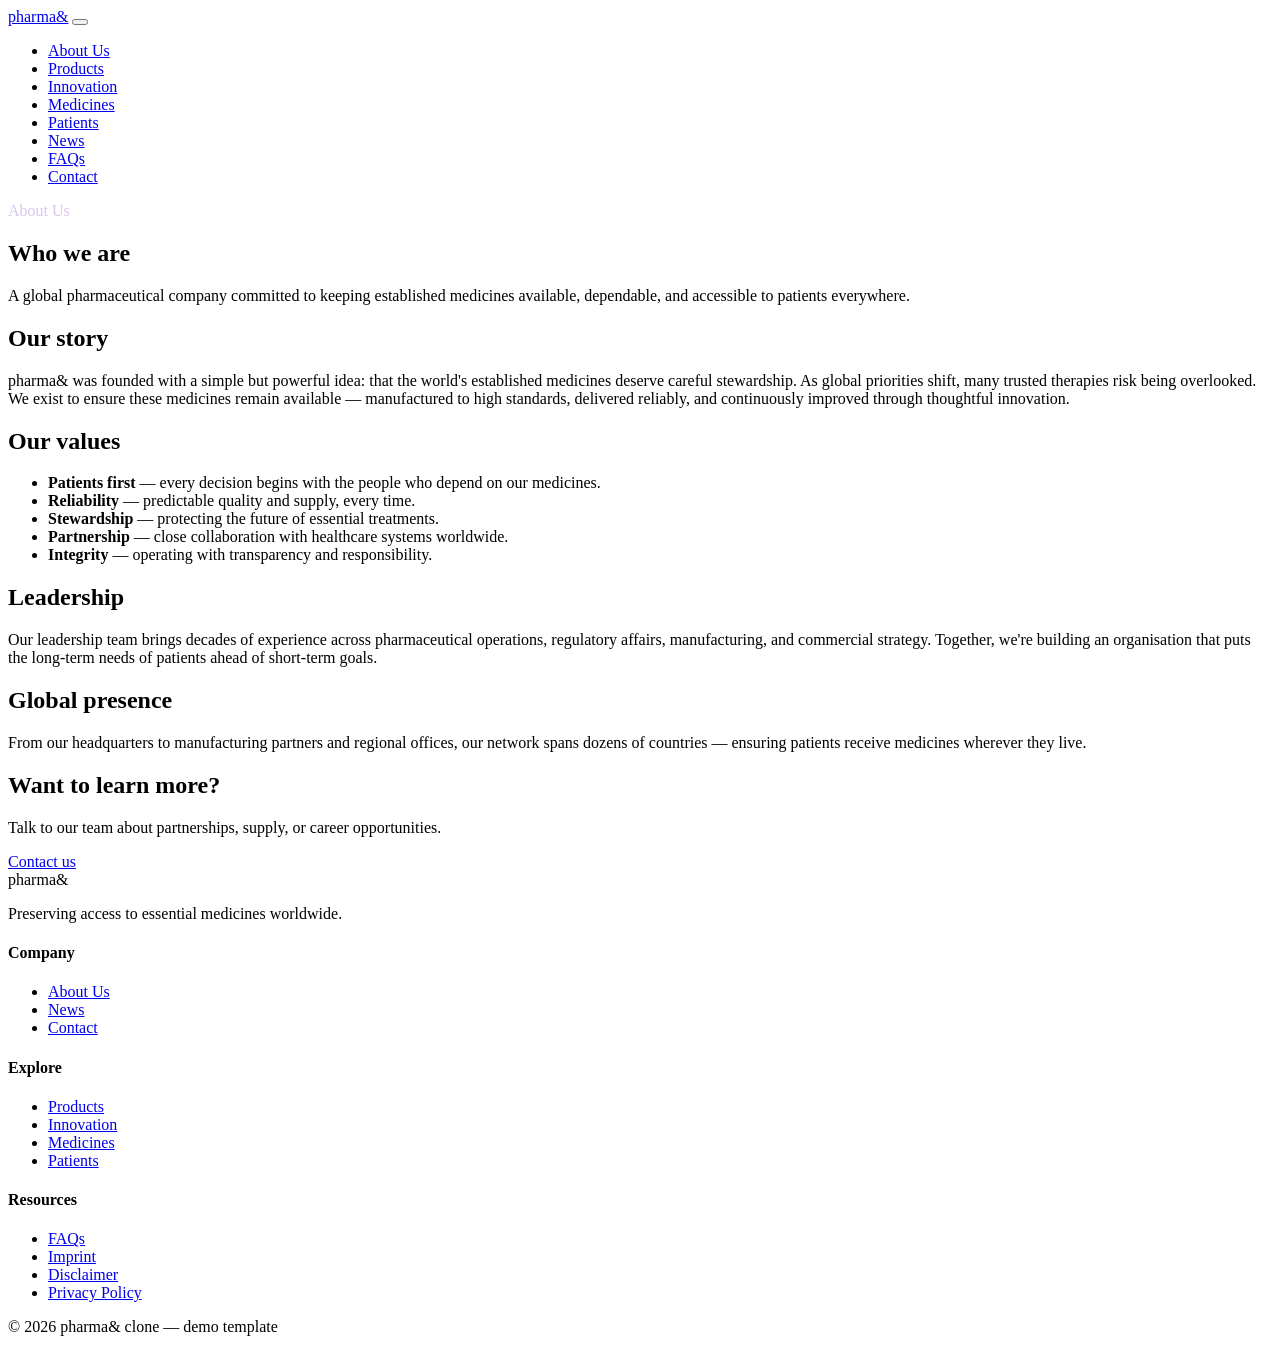
==== about.html @ f742f3b1 "Initial commit: Pharmaand website" ====
<!DOCTYPE html>
<html lang="en">
<head>
  <meta charset="UTF-8" />
  <meta name="viewport" content="width=device-width, initial-scale=1.0" />
  <title>About Us — pharma&</title>
  <link rel="stylesheet" href="css/styles.css" />
</head>
<body>
  <header class="site-header" id="siteHeader">
    <div class="container nav-wrap">
      <a href="index.html" class="logo"><span class="logo-text">pharma<span class="amp">&amp;</span></span></a>
      <button class="nav-toggle" id="navToggle" aria-label="Toggle navigation"><span></span><span></span><span></span></button>
      <nav class="primary-nav" id="primaryNav">
        <ul>
          <li><a href="about.html">About Us</a></li>
          <li><a href="products.html">Products</a></li>
          <li><a href="innovation.html">Innovation</a></li>
          <li><a href="medicines.html">Medicines</a></li>
          <li><a href="patients.html">Patients</a></li>
          <li><a href="news.html">News</a></li>
          <li><a href="faqs.html">FAQs</a></li>
          <li><a href="contact.html" class="nav-cta">Contact</a></li>
        </ul>
      </nav>
    </div>
  </header>

  <section class="page-banner">
    <div class="container">
      <span class="eyebrow" style="color:#d8c5ee;">About Us</span>
      <h1>Who we are</h1>
      <p>A global pharmaceutical company committed to keeping established medicines available, dependable, and accessible to patients everywhere.</p>
    </div>
  </section>

  <section class="section">
    <div class="container prose">
      <h2>Our story</h2>
      <p>pharma& was founded with a simple but powerful idea: that the world's established medicines deserve careful stewardship. As global priorities shift, many trusted therapies risk being overlooked. We exist to ensure these medicines remain available — manufactured to high standards, delivered reliably, and continuously improved through thoughtful innovation.</p>

      <h2>Our values</h2>
      <ul>
        <li><strong>Patients first</strong> — every decision begins with the people who depend on our medicines.</li>
        <li><strong>Reliability</strong> — predictable quality and supply, every time.</li>
        <li><strong>Stewardship</strong> — protecting the future of essential treatments.</li>
        <li><strong>Partnership</strong> — close collaboration with healthcare systems worldwide.</li>
        <li><strong>Integrity</strong> — operating with transparency and responsibility.</li>
      </ul>

      <h2>Leadership</h2>
      <p>Our leadership team brings decades of experience across pharmaceutical operations, regulatory affairs, manufacturing, and commercial strategy. Together, we're building an organisation that puts the long-term needs of patients ahead of short-term goals.</p>

      <h2>Global presence</h2>
      <p>From our headquarters to manufacturing partners and regional offices, our network spans dozens of countries — ensuring patients receive medicines wherever they live.</p>
    </div>
  </section>

  <section class="section section-cta">
    <div class="container">
      <div class="cta-card reveal">
        <h2>Want to learn more?</h2>
        <p>Talk to our team about partnerships, supply, or career opportunities.</p>
        <a href="contact.html" class="btn btn-light">Contact us</a>
      </div>
    </div>
  </section>

  <footer class="site-footer">
    <div class="container footer-grid">
      <div class="footer-col"><span class="logo-text">pharma<span class="amp">&amp;</span></span><p>Preserving access to essential medicines worldwide.</p></div>
      <div class="footer-col"><h4>Company</h4><ul><li><a href="about.html">About Us</a></li><li><a href="news.html">News</a></li><li><a href="contact.html">Contact</a></li></ul></div>
      <div class="footer-col"><h4>Explore</h4><ul><li><a href="products.html">Products</a></li><li><a href="innovation.html">Innovation</a></li><li><a href="medicines.html">Medicines</a></li><li><a href="patients.html">Patients</a></li></ul></div>
      <div class="footer-col"><h4>Resources</h4><ul><li><a href="faqs.html">FAQs</a></li><li><a href="#">Imprint</a></li><li><a href="#">Disclaimer</a></li><li><a href="#">Privacy Policy</a></li></ul></div>
    </div>
    <div class="footer-bottom"><div class="container"><p>© <span id="currentYear">2026</span> pharma& clone — demo template</p></div></div>
  </footer>
  <script src="js/main.js"></script>
</body>
</html>
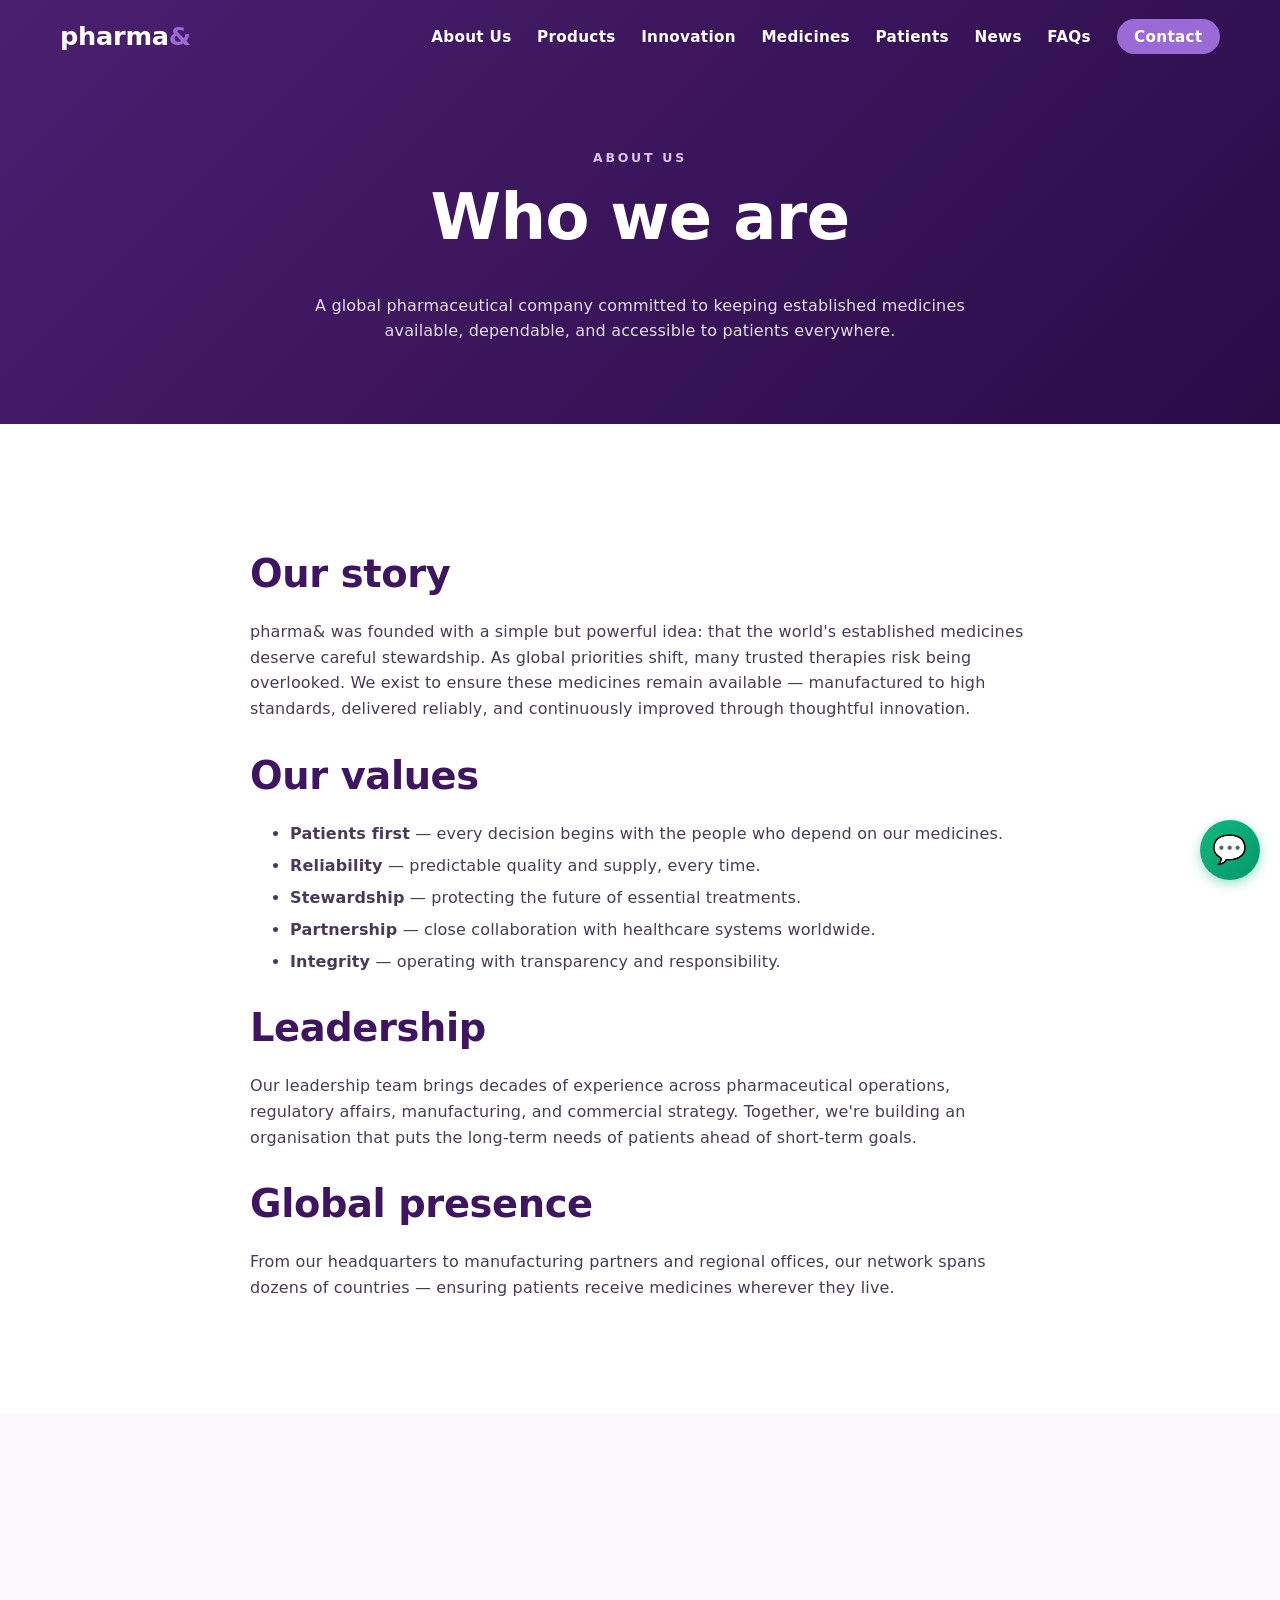
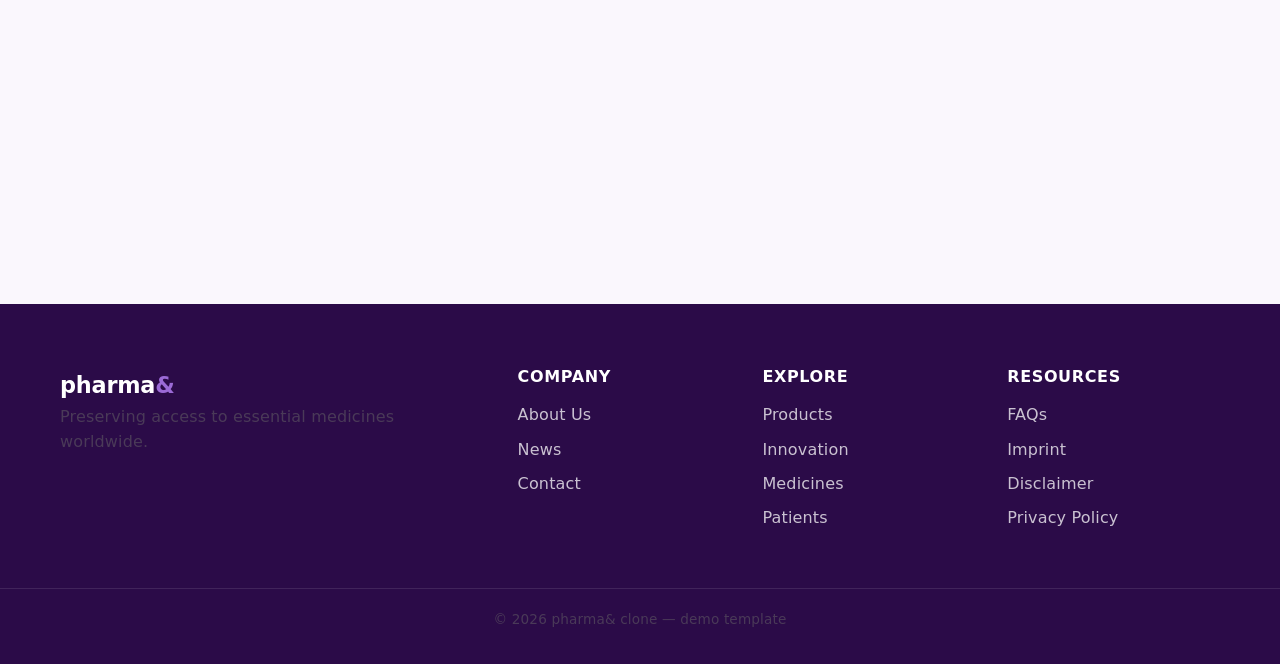
==== commit f4195f8e: "Fix CSS path and footer branding across all pages" ====
--- a/about.html
+++ b/about.html
@@ -4,7 +4,7 @@
   <meta charset="UTF-8" />
   <meta name="viewport" content="width=device-width, initial-scale=1.0" />
   <title>About Us — pharma&</title>
-  <link rel="stylesheet" href="css/styles.css" />
+  <link rel="stylesheet" href="styles.css" />
 </head>
 <body>
   <header class="site-header" id="siteHeader">
@@ -76,5 +76,6 @@
     <div class="footer-bottom"><div class="container"><p>© <span id="currentYear">2026</span> pharma& clone — demo template</p></div></div>
   </footer>
   <script src="js/main.js"></script>
+<script src="js/chatbot.js"></script>
 </body>
 </html>
--- a/styles.css
+++ b/styles.css
@@ -0,0 +1,453 @@
+/* ============================================================
+   pharma& clone — compiled stylesheet
+   Source: scss/styles.scss
+   ============================================================ */
+
+:root {
+  --purple-900: #2b0b48;
+  --purple-800: #3f1561;
+  --purple-700: #4b1f6f;
+  --purple-600: #5b2789;
+  --purple-500: #7a3aa5;
+  --purple-400: #9b6ad6;
+  --purple-200: #d8c5ee;
+  --purple-50:  #f6f0fb;
+  --ink:        #1c1024;
+  --ink-soft:   #4a3a58;
+  --muted:      #7a6a85;
+  --line:       #e7dff0;
+  --bg:         #ffffff;
+  --bg-soft:    #faf7fd;
+  --radius:     14px;
+  --radius-lg:  22px;
+  --shadow-sm:  0 4px 16px rgba(75,31,111,.08);
+  --shadow-md:  0 12px 36px rgba(75,31,111,.14);
+  --shadow-lg:  0 24px 60px rgba(75,31,111,.22);
+  --font-display: "Century Gothic", "CenturyGothic", "AppleGothic", "URW Gothic", "Jost", "Futura", "Trebuchet MS", system-ui, sans-serif;
+  --font-body:    "Century Gothic", "CenturyGothic", "AppleGothic", "URW Gothic", "Jost", "Futura", "Trebuchet MS", system-ui, sans-serif;
+}
+
+*, *::before, *::after { box-sizing: border-box; }
+html { scroll-behavior: smooth; }
+body {
+  margin: 0;
+  font-family: var(--font-body);
+  color: var(--ink);
+  background: var(--bg);
+  line-height: 1.6;
+  -webkit-font-smoothing: antialiased;
+  letter-spacing: .01em;
+}
+img { max-width: 100%; display: block; }
+a { color: var(--purple-600); text-decoration: none; transition: color .2s ease; }
+a:hover { color: var(--purple-800); }
+
+h1, h2, h3, h4 {
+  font-family: var(--font-display);
+  color: var(--purple-800);
+  margin: 0 0 .6em;
+  line-height: 1.15;
+  letter-spacing: -.01em;
+}
+h1 { font-size: clamp(2.2rem, 5vw, 4.2rem); font-weight: 700; }
+h2 { font-size: clamp(1.7rem, 3vw, 2.6rem); font-weight: 700; }
+h3 { font-size: 1.25rem; font-weight: 700; }
+h4 { font-size: 1rem; font-weight: 700; letter-spacing: .04em; text-transform: uppercase; }
+p  { margin: 0 0 1em; color: var(--ink-soft); }
+
+.container { width: 100%; max-width: 1200px; margin: 0 auto; padding: 0 1.25rem; }
+
+.eyebrow {
+  display: inline-block;
+  text-transform: uppercase;
+  letter-spacing: .22em;
+  font-size: .78rem;
+  font-weight: 700;
+  color: var(--purple-500);
+  margin-bottom: .8rem;
+}
+.lede { font-size: 1.15rem; color: var(--ink); }
+
+/* Buttons */
+.btn {
+  display: inline-block;
+  padding: .9rem 1.6rem;
+  border-radius: 999px;
+  font-weight: 700;
+  font-family: var(--font-display);
+  letter-spacing: .04em;
+  text-transform: uppercase;
+  font-size: .85rem;
+  transition: transform .2s ease, box-shadow .2s ease, background .2s ease, color .2s ease;
+  border: 2px solid transparent;
+  cursor: pointer;
+}
+.btn:hover { transform: translateY(-2px); }
+.btn-primary { background: var(--purple-700); color: #fff; box-shadow: var(--shadow-sm); }
+.btn-primary:hover { background: var(--purple-800); color: #fff; box-shadow: var(--shadow-md); }
+.btn-ghost { background: transparent; color: #fff; border-color: rgba(255,255,255,.6); }
+.btn-ghost:hover { background: #fff; color: var(--purple-800); }
+.btn-light { background: #fff; color: var(--purple-700); }
+.btn-light:hover { background: var(--purple-50); color: var(--purple-800); }
+
+/* Header */
+.site-header {
+  position: fixed; top: 0; left: 0; right: 0;
+  z-index: 50;
+  padding: 1rem 0;
+  transition: background .3s ease, box-shadow .3s ease, padding .3s ease;
+  background: transparent;
+}
+.site-header.scrolled {
+  background: rgba(255,255,255,.96);
+  backdrop-filter: blur(12px);
+  box-shadow: var(--shadow-sm);
+  padding: .5rem 0;
+}
+.site-header.scrolled .logo-text,
+.site-header.scrolled .primary-nav a { color: var(--purple-800); }
+.site-header.scrolled .nav-toggle span { background: var(--purple-800); }
+
+.nav-wrap { display: flex; align-items: center; justify-content: space-between; gap: 1rem; }
+
+.logo-text {
+  font-family: var(--font-display);
+  font-weight: 700;
+  font-size: 1.6rem;
+  color: #fff;
+  letter-spacing: -.01em;
+  transition: color .3s ease;
+}
+.logo-text .amp { color: var(--purple-400); }
+
+.primary-nav ul { display: flex; gap: 1.6rem; list-style: none; margin: 0; padding: 0; }
+.primary-nav a {
+  color: #fff; font-weight: 600; font-size: .95rem;
+  letter-spacing: .02em; transition: color .2s ease; position: relative;
+}
+.primary-nav a::after {
+  content: ""; position: absolute; left: 0; bottom: -6px;
+  width: 0; height: 2px; background: var(--purple-400);
+  transition: width .25s ease;
+}
+.primary-nav a:hover::after { width: 100%; }
+.primary-nav .nav-cta {
+  background: var(--purple-400); color: #fff !important;
+  padding: .55rem 1.1rem; border-radius: 999px;
+}
+.primary-nav .nav-cta::after { display: none; }
+.primary-nav .nav-cta:hover { background: var(--purple-500); }
+
+.nav-toggle {
+  display: none;
+  width: 40px; height: 40px;
+  background: transparent; border: 0; cursor: pointer;
+  flex-direction: column; gap: 5px; align-items: center; justify-content: center;
+}
+.nav-toggle span { display: block; width: 26px; height: 2px; background: #fff; transition: all .3s ease; }
+.nav-toggle.open span:nth-child(1) { transform: translateY(7px) rotate(45deg); }
+.nav-toggle.open span:nth-child(2) { opacity: 0; }
+.nav-toggle.open span:nth-child(3) { transform: translateY(-7px) rotate(-45deg); }
+
+@media (max-width: 1024px) {
+  .nav-toggle { display: flex; }
+  .primary-nav {
+    position: fixed; top: 0; right: -100%;
+    height: 100vh; width: min(85vw, 360px);
+    background: var(--purple-800);
+    padding: 6rem 2rem 2rem;
+    transition: right .35s ease;
+    box-shadow: var(--shadow-lg);
+  }
+  .primary-nav.open { right: 0; }
+  .primary-nav ul { flex-direction: column; gap: 1.2rem; }
+  .primary-nav a { color: #fff; font-size: 1.1rem; }
+}
+
+/* Hero */
+.hero {
+  position: relative;
+  min-height: 100vh;
+  display: flex; align-items: center;
+  background: radial-gradient(ellipse at 30% 30%, #6f2db0 0%, var(--purple-800) 40%, var(--purple-900) 100%);
+  color: #fff;
+  overflow: hidden;
+  isolation: isolate;
+}
+.hero::before {
+  content: ""; position: absolute; inset: 0; z-index: -1;
+  background:
+    radial-gradient(circle at 80% 20%, rgba(155,106,214,.35), transparent 50%),
+    radial-gradient(circle at 20% 80%, rgba(122,58,165,.45), transparent 50%);
+  animation: drift 20s ease-in-out infinite alternate;
+}
+.hero-overlay {
+  position: absolute; inset: 0;
+  background: linear-gradient(180deg, rgba(0,0,0,0) 60%, rgba(43,11,72,.6) 100%);
+  pointer-events: none;
+}
+.hero-content { position: relative; padding: 8rem 1.25rem 6rem; max-width: 900px; }
+.hero-title { color: #fff; font-weight: 700; margin-bottom: 1.5rem; }
+.hero-sub {
+  font-size: clamp(1rem, 1.4vw, 1.2rem);
+  color: rgba(255,255,255,.88);
+  margin-bottom: 2rem; max-width: 640px;
+}
+.hero-actions { display: flex; gap: 1rem; flex-wrap: wrap; }
+
+.scroll-cue {
+  position: absolute; bottom: 2rem; left: 50%; transform: translateX(-50%);
+  width: 24px; height: 40px;
+  border: 2px solid rgba(255,255,255,.6);
+  border-radius: 14px;
+}
+.scroll-cue span {
+  display: block; width: 4px; height: 8px;
+  background: #fff; border-radius: 2px; margin: 6px auto;
+  animation: scrollCue 1.6s ease-in-out infinite;
+}
+@keyframes scrollCue {
+  0%   { transform: translateY(0); opacity: 1; }
+  100% { transform: translateY(14px); opacity: 0; }
+}
+@keyframes drift {
+  0%   { transform: translate(0,0); }
+  100% { transform: translate(-30px, 20px); }
+}
+
+/* Sections */
+.section { padding: 6rem 0; }
+.section-head { text-align: center; max-width: 720px; margin: 0 auto 3rem; }
+.grid-2 { display: grid; grid-template-columns: 1fr 1fr; gap: 3rem; align-items: start; }
+@media (max-width: 768px) { .grid-2 { grid-template-columns: 1fr; gap: 1.5rem; } }
+.section-mission { background: var(--bg-soft); }
+
+/* Pillars */
+.pillars { display: grid; grid-template-columns: repeat(4, 1fr); gap: 1.5rem; }
+@media (max-width: 1024px) { .pillars { grid-template-columns: repeat(2, 1fr); } }
+@media (max-width: 540px)  { .pillars { grid-template-columns: 1fr; } }
+.pillar {
+  background: #fff;
+  border: 1px solid var(--line);
+  border-radius: var(--radius-lg);
+  padding: 2rem 1.5rem;
+  transition: transform .3s ease, box-shadow .3s ease, border-color .3s ease;
+}
+.pillar:hover { transform: translateY(-6px); box-shadow: var(--shadow-md); border-color: var(--purple-200); }
+.pillar-icon {
+  width: 56px; height: 56px;
+  display: grid; place-items: center;
+  background: var(--purple-50);
+  border-radius: 14px;
+  color: var(--purple-700);
+  margin-bottom: 1.25rem;
+}
+.pillar-icon svg { width: 30px; height: 30px; }
+.link-arrow {
+  display: inline-block;
+  font-weight: 700; font-size: .9rem;
+  letter-spacing: .04em; text-transform: uppercase;
+  color: var(--purple-700);
+  margin-top: .5rem;
+  transition: transform .2s ease;
+}
+.link-arrow:hover { transform: translateX(4px); color: var(--purple-800); }
+
+/* Stats */
+.section-stats { background: linear-gradient(135deg, var(--purple-700), var(--purple-900)); color: #fff; }
+.stats { display: grid; grid-template-columns: repeat(4, 1fr); gap: 2rem; text-align: center; }
+@media (max-width: 1024px) { .stats { grid-template-columns: repeat(2, 1fr); } }
+@media (max-width: 480px)  { .stats { grid-template-columns: 1fr; } }
+.stat-num {
+  font-family: var(--font-display);
+  font-size: clamp(2.5rem, 5vw, 4rem);
+  font-weight: 700; color: #fff;
+  line-height: 1; margin-bottom: .5rem;
+}
+.stat-num::after { content: "+"; color: var(--purple-400); }
+.stat-label {
+  text-transform: uppercase;
+  letter-spacing: .15em;
+  font-size: .85rem;
+  color: rgba(255,255,255,.85);
+}
+
+/* News */
+.news-grid { display: grid; grid-template-columns: repeat(3, 1fr); gap: 1.75rem; }
+@media (max-width: 1024px) { .news-grid { grid-template-columns: 1fr 1fr; } }
+@media (max-width: 640px)  { .news-grid { grid-template-columns: 1fr; } }
+.news-card {
+  background: #fff;
+  border: 1px solid var(--line);
+  border-radius: var(--radius-lg);
+  overflow: hidden;
+  transition: transform .3s ease, box-shadow .3s ease;
+}
+.news-card:hover { transform: translateY(-6px); box-shadow: var(--shadow-md); }
+.news-img { aspect-ratio: 16/10; }
+.news-body { padding: 1.5rem; }
+.news-date {
+  text-transform: uppercase;
+  letter-spacing: .15em;
+  font-size: .75rem;
+  color: var(--purple-500);
+  font-weight: 700;
+}
+
+/* CTA */
+.section-cta { background: var(--bg-soft); }
+.cta-card {
+  background: linear-gradient(135deg, var(--purple-600), var(--purple-800));
+  color: #fff;
+  padding: 4rem 2rem;
+  border-radius: var(--radius-lg);
+  text-align: center;
+  box-shadow: var(--shadow-md);
+}
+.cta-card h2 { color: #fff; }
+.cta-card p  { color: rgba(255,255,255,.9); max-width: 600px; margin: 0 auto 1.5rem; }
+
+/* Footer */
+.site-footer {
+  background: var(--purple-900);
+  color: rgba(255,255,255,.8);
+  padding: 4rem 0 0;
+}
+.site-footer h4 { color: #fff; margin-bottom: 1rem; }
+.site-footer a  { color: rgba(255,255,255,.75); }
+.site-footer a:hover { color: #fff; }
+.site-footer .logo-text { color: #fff; font-size: 1.4rem; }
+
+.footer-grid {
+  display: grid;
+  grid-template-columns: 2fr 1fr 1fr 1fr;
+  gap: 2rem;
+  padding-bottom: 3rem;
+}
+@media (max-width: 768px) { .footer-grid { grid-template-columns: 1fr 1fr; } }
+@media (max-width: 480px) { .footer-grid { grid-template-columns: 1fr; } }
+.footer-col ul { list-style: none; padding: 0; margin: 0; }
+.footer-col li { margin-bottom: .55rem; }
+.footer-bottom {
+  border-top: 1px solid rgba(255,255,255,.1);
+  padding: 1.25rem 0;
+  font-size: .85rem;
+  color: rgba(255,255,255,.6);
+  text-align: center;
+}
+
+/* Animations */
+.fade-up { opacity: 0; transform: translateY(20px); animation: fadeUp .9s ease forwards; }
+.delay-1 { animation-delay: .15s; }
+.delay-2 { animation-delay: .3s; }
+.delay-3 { animation-delay: .45s; }
+@keyframes fadeUp { to { opacity: 1; transform: translateY(0); } }
+
+.reveal {
+  opacity: 0;
+  transform: translateY(30px);
+  transition: opacity .8s ease, transform .8s ease;
+}
+.reveal.visible { opacity: 1; transform: translateY(0); }
+.reveal.delay-1 { transition-delay: .12s; }
+.reveal.delay-2 { transition-delay: .24s; }
+.reveal.delay-3 { transition-delay: .36s; }
+
+/* Page banner */
+.page-banner {
+  background: linear-gradient(135deg, var(--purple-700), var(--purple-900));
+  color: #fff;
+  padding: 9rem 0 5rem;
+  text-align: center;
+}
+.page-banner h1 { color: #fff; }
+.page-banner p  { color: rgba(255,255,255,.85); max-width: 720px; margin: 0 auto; }
+
+/* Prose */
+.prose { max-width: 820px; margin: 0 auto; }
+.prose h2 { margin-top: 2rem; }
+.prose ul li { margin-bottom: .4rem; color: var(--ink-soft); }
+
+/* Cards */
+.card-grid {
+  display: grid; gap: 1.5rem;
+  grid-template-columns: repeat(3, 1fr);
+}
+@media (max-width: 1024px) { .card-grid { grid-template-columns: repeat(2, 1fr); } }
+@media (max-width: 540px)  { .card-grid { grid-template-columns: 1fr; } }
+.card {
+  background: #fff;
+  border: 1px solid var(--line);
+  border-radius: var(--radius-lg);
+  padding: 1.75rem;
+  transition: transform .3s ease, box-shadow .3s ease, border-color .3s ease;
+}
+.card:hover { transform: translateY(-4px); box-shadow: var(--shadow-md); border-color: var(--purple-200); }
+.card h3 { color: var(--purple-800); }
+
+/* FAQ */
+.faq-list { max-width: 820px; margin: 0 auto; }
+.faq-item {
+  border-bottom: 1px solid var(--line);
+  padding: 1.25rem 0;
+}
+.faq-item summary {
+  cursor: pointer;
+  font-weight: 700;
+  color: var(--purple-800);
+  font-family: var(--font-display);
+  font-size: 1.05rem;
+  list-style: none;
+  position: relative;
+  padding-right: 2rem;
+}
+.faq-item summary::-webkit-details-marker { display: none; }
+.faq-item summary::after {
+  content: "+";
+  position: absolute; right: 0; top: 0;
+  color: var(--purple-500);
+  font-size: 1.6rem; line-height: 1;
+  transition: transform .2s ease;
+}
+.faq-item[open] summary::after { content: "−"; }
+.faq-item p { margin-top: .8rem; }
+
+/* Contact */
+.contact-grid {
+  display: grid;
+  grid-template-columns: 1fr 1fr;
+  gap: 3rem;
+}
+@media (max-width: 768px) { .contact-grid { grid-template-columns: 1fr; } }
+.form-group { margin-bottom: 1.25rem; }
+label {
+  display: block; font-weight: 700;
+  color: var(--purple-800);
+  margin-bottom: .4rem;
+  font-size: .9rem; letter-spacing: .03em;
+}
+input, textarea, select {
+  width: 100%;
+  padding: .85rem 1rem;
+  border: 1.5px solid var(--line);
+  border-radius: var(--radius);
+  font-family: var(--font-body);
+  font-size: 1rem;
+  background: #fff;
+  color: var(--ink);
+  transition: border-color .2s ease, box-shadow .2s ease;
+}
+input:focus, textarea:focus, select:focus {
+  outline: none;
+  border-color: var(--purple-500);
+  box-shadow: 0 0 0 4px rgba(122,58,165,.15);
+}
+textarea { min-height: 140px; resize: vertical; }
+
+.contact-info {
+  background: var(--purple-50);
+  border-radius: var(--radius-lg);
+  padding: 2rem;
+}
+.contact-info h3 { color: var(--purple-800); }
+.contact-info p strong { color: var(--purple-800); }
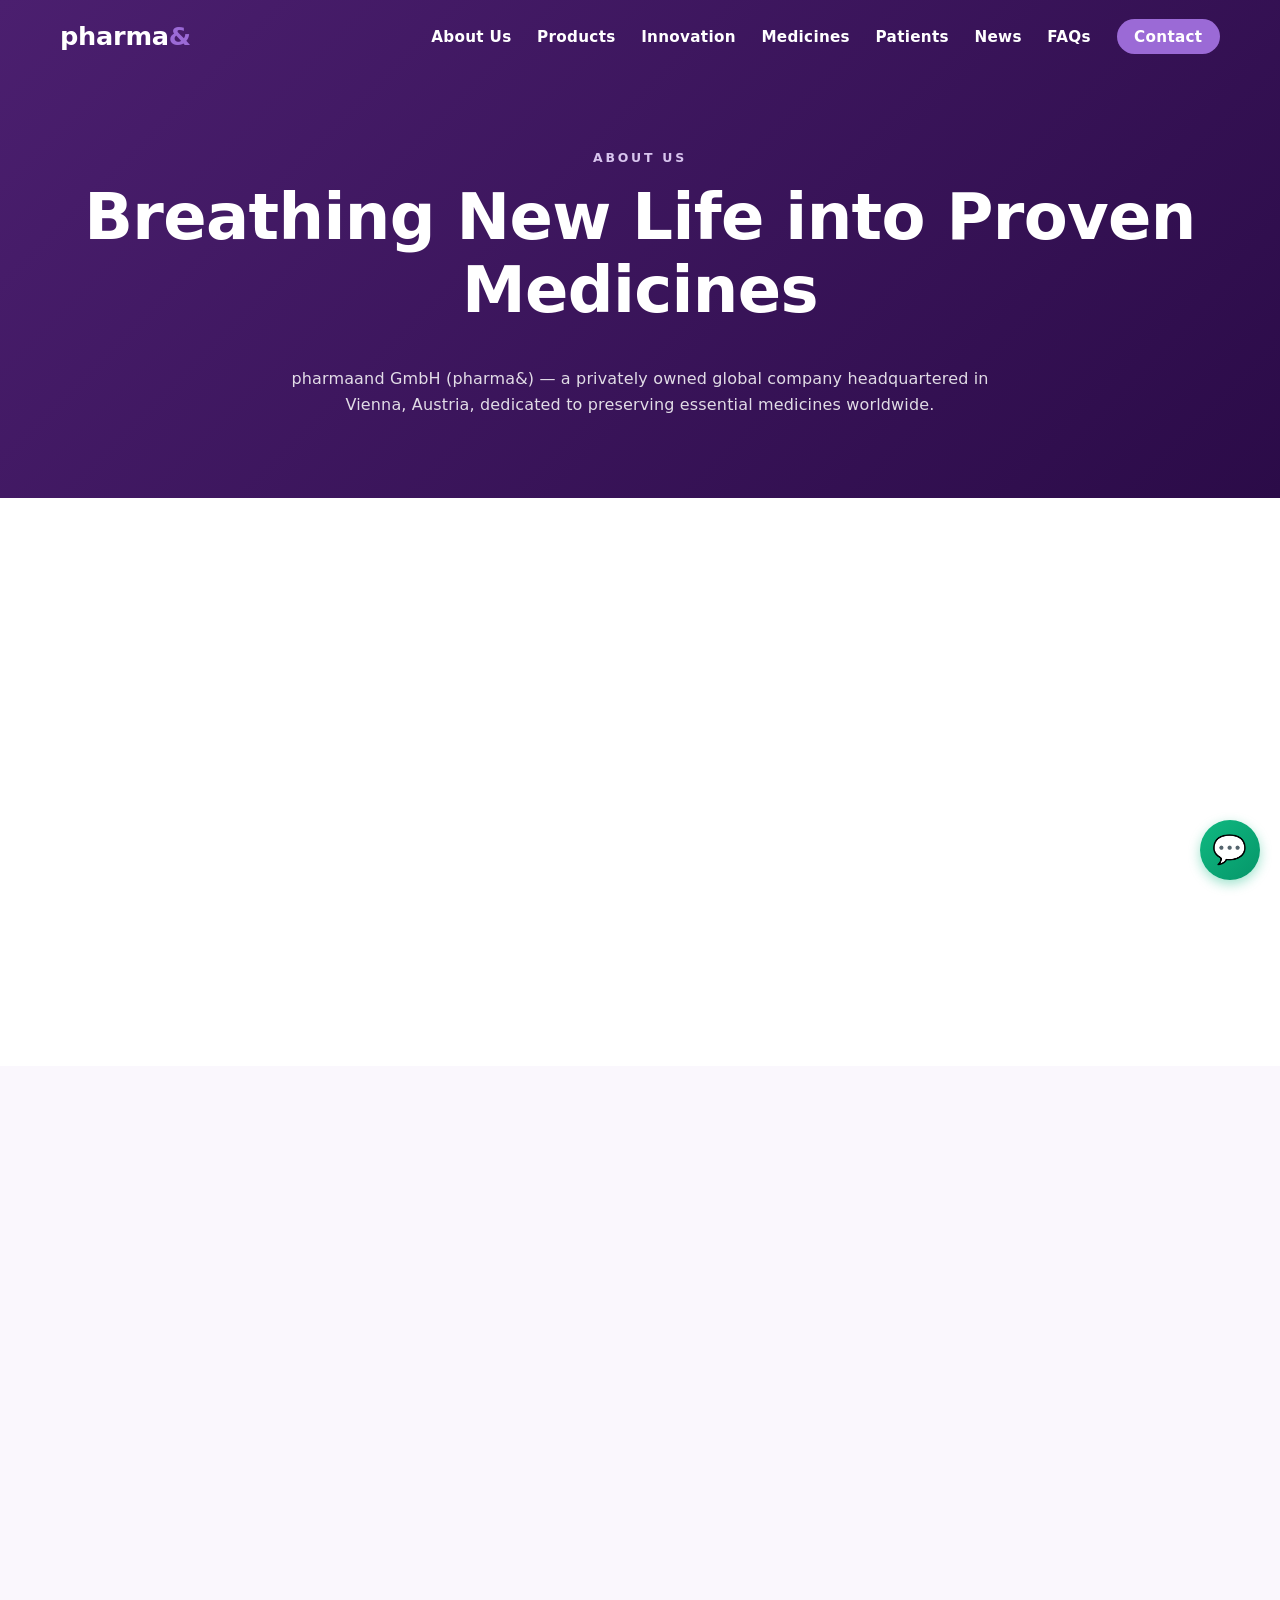
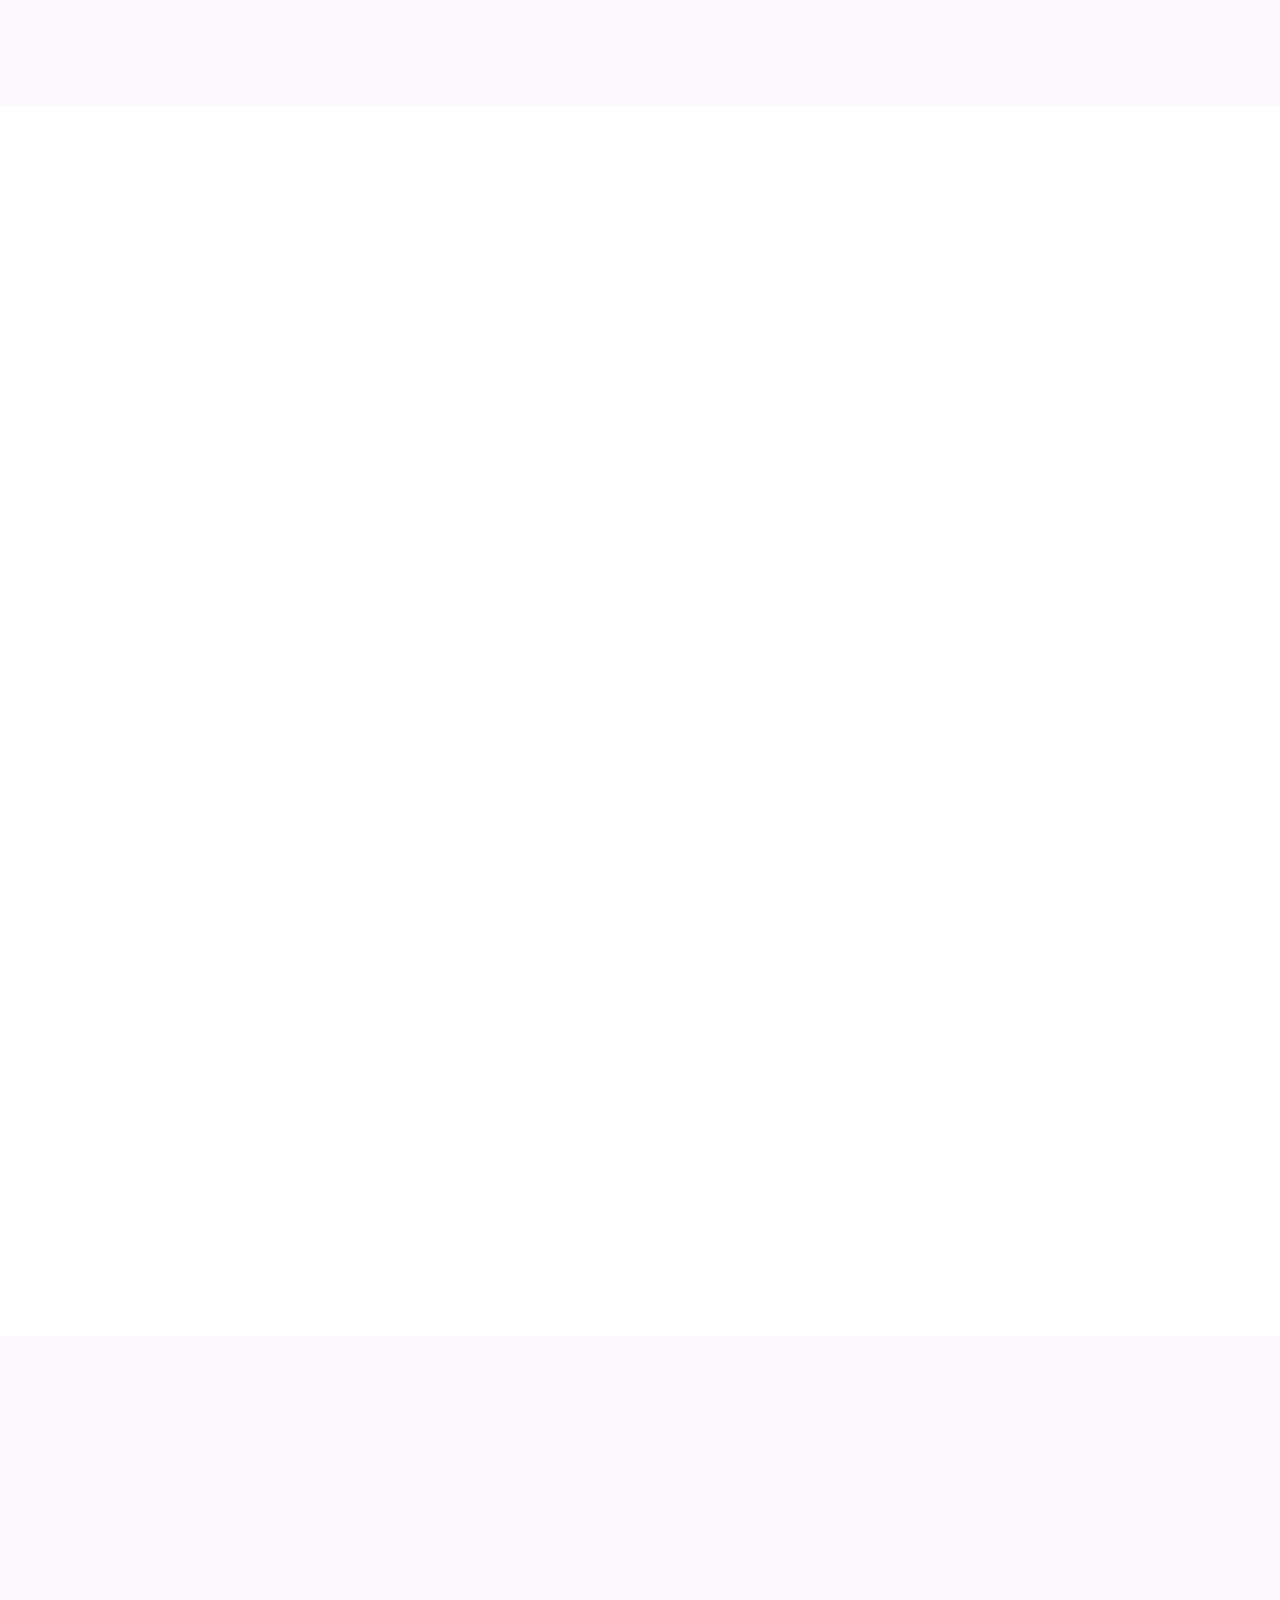
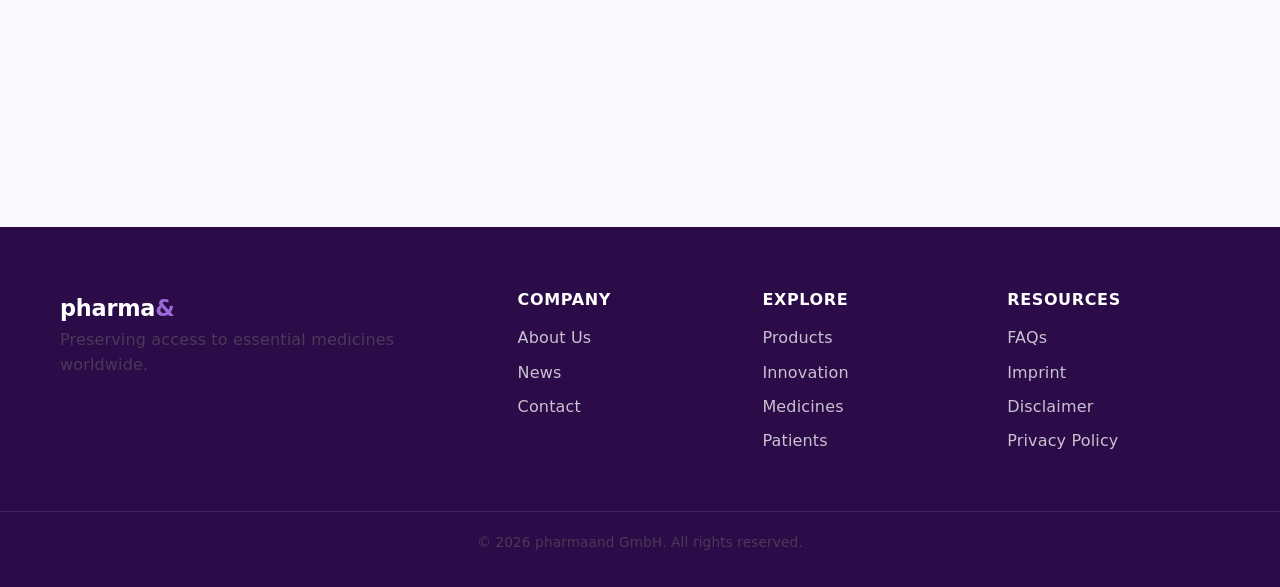
==== commit 61301073: "Update all pages with real pharmaand.com content; add imprint, disclaimer, privacy, global-network p" ====
--- a/about.html
+++ b/about.html
@@ -29,30 +29,59 @@
   <section class="page-banner">
     <div class="container">
       <span class="eyebrow" style="color:#d8c5ee;">About Us</span>
-      <h1>Who we are</h1>
-      <p>A global pharmaceutical company committed to keeping established medicines available, dependable, and accessible to patients everywhere.</p>
+      <h1>Breathing New Life into Proven Medicines</h1>
+      <p>pharmaand GmbH (pharma&) — a privately owned global company headquartered in Vienna, Austria, dedicated to preserving essential medicines worldwide.</p>
     </div>
   </section>
 
   <section class="section">
-    <div class="container prose">
-      <h2>Our story</h2>
-      <p>pharma& was founded with a simple but powerful idea: that the world's established medicines deserve careful stewardship. As global priorities shift, many trusted therapies risk being overlooked. We exist to ensure these medicines remain available — manufactured to high standards, delivered reliably, and continuously improved through thoughtful innovation.</p>
+    <div class="container grid-2">
+      <div class="reveal">
+        <span class="eyebrow">Who We Are</span>
+        <h2>A global force for essential medicine availability</h2>
+      </div>
+      <div class="reveal delay-1">
+        <p class="lede">pharmaand GmbH (pharma&) is a privately owned global company headquartered in Vienna, Austria. Since our inception in 2017, we have been dedicated to preserving the availability and fostering the further development of essential medicines worldwide to leave no patient behind.</p>
+        <p>Whether a former blockbuster or niche medicine, we have acquired the worldwide rights to and integrated 10+ high-need specialty therapeutics.</p>
+        <p>Our global network of partners, combined with our presence in 15 countries with a geographic focus on Europe and the U.S., spans all pharmaceutical functions, making us an integration powerhouse across the development continuum.</p>
+      </div>
+    </div>
+  </section>
 
-      <h2>Our values</h2>
-      <ul>
-        <li><strong>Patients first</strong> — every decision begins with the people who depend on our medicines.</li>
-        <li><strong>Reliability</strong> — predictable quality and supply, every time.</li>
-        <li><strong>Stewardship</strong> — protecting the future of essential treatments.</li>
-        <li><strong>Partnership</strong> — close collaboration with healthcare systems worldwide.</li>
-        <li><strong>Integrity</strong> — operating with transparency and responsibility.</li>
-      </ul>
+  <section class="section section-pillars" style="background:var(--bg-soft);">
+    <div class="container">
+      <div class="section-head reveal"><span class="eyebrow">Our Portfolio</span><h2>Portfolio of Essential Medicines</h2></div>
+      <div class="pillars">
+        <article class="pillar reveal"><h3>Acquisition</h3><p>pharma&'s agility enables rapid scaling. Bold acquisitions include Pegasys® (peginterferon alfa-2a) and Rubraca® (rucaparib), expanding our portfolio and capabilities.</p></article>
+        <article class="pillar reveal delay-1"><h3>Integrated Organisation</h3><p>With subsidiaries, joint ventures, and partners, pharma& is fully integrated — spanning R&D, manufacturing, distribution, and patient access services.</p></article>
+        <article class="pillar reveal delay-2"><h3>Therapy Areas</h3><p>Our portfolio spans hematology, oncology, cardiovascular, infectious disease, and more — with an increasing focus on hematological and oncological treatments.</p></article>
+        <article class="pillar reveal delay-3"><h3>Global Reach</h3><p>Present in 15 countries across Europe and the U.S. with a global partner network ensuring patients receive medicines wherever they live.</p></article>
+      </div>
+    </div>
+  </section>
 
-      <h2>Leadership</h2>
-      <p>Our leadership team brings decades of experience across pharmaceutical operations, regulatory affairs, manufacturing, and commercial strategy. Together, we're building an organisation that puts the long-term needs of patients ahead of short-term goals.</p>
+  <section class="section">
+    <div class="container">
+      <div class="section-head reveal"><span class="eyebrow">Our Journey</span><h2>Exceptional Growth Since 2017</h2></div>
+      <div class="prose reveal">
+        <p><strong>2017 — Early Days:</strong> Corporate formation and build-up of European partner network.</p>
+        <p><strong>2018–2021 — Off-Patent Portfolio Acquisition:</strong> Anafranil®, Androskat®, Asacol®, Dridase®, Emselex®, Euphyllin®, Faktu®, Levact®.</p>
+        <p><strong>2021 — Integration Powerhouse:</strong> Pegasys® acquisition from F. Hoffmann-La Roche Ltd. (Roche) and Loba biotech acquisition.</p>
+        <p><strong>2022 — Farydak® Acquisition:</strong> Commercial building block begins with UK commercial structure. pharma& affiliates initiated.</p>
+        <p><strong>2023 — Rubraca® Acquisition:</strong> Onboarding of U.S. and Europe commercial, medical, pricing and market access, and development talent.</p>
+        <p><strong>2024:</strong> pharma& acquires global rights to satraplatin from Dayton Therapeutics. Promotional agreement with Tolmar for certain Rubraca® U.S. indications.</p>
+        <p><strong>2025:</strong> pharma& expands development as its secondary packaging facility begins operations in Scheibbs, Austria.</p>
+      </div>
+    </div>
+  </section>
 
-      <h2>Global presence</h2>
-      <p>From our headquarters to manufacturing partners and regional offices, our network spans dozens of countries — ensuring patients receive medicines wherever they live.</p>
+  <section class="section">
+    <div class="container">
+      <div class="section-head reveal"><span class="eyebrow">Leadership</span><h2>Managing Directors</h2></div>
+      <div class="grid-2 reveal">
+        <div class="pillar"><h3>Frank Rotmann</h3><p>Managing Director, pharmaand GmbH</p></div>
+        <div class="pillar"><h3>Elmar Zagler</h3><p>Managing Director, pharmaand GmbH</p></div>
+      </div>
     </div>
   </section>
 
@@ -71,9 +100,9 @@
       <div class="footer-col"><span class="logo-text">pharma<span class="amp">&amp;</span></span><p>Preserving access to essential medicines worldwide.</p></div>
       <div class="footer-col"><h4>Company</h4><ul><li><a href="about.html">About Us</a></li><li><a href="news.html">News</a></li><li><a href="contact.html">Contact</a></li></ul></div>
       <div class="footer-col"><h4>Explore</h4><ul><li><a href="products.html">Products</a></li><li><a href="innovation.html">Innovation</a></li><li><a href="medicines.html">Medicines</a></li><li><a href="patients.html">Patients</a></li></ul></div>
-      <div class="footer-col"><h4>Resources</h4><ul><li><a href="faqs.html">FAQs</a></li><li><a href="#">Imprint</a></li><li><a href="#">Disclaimer</a></li><li><a href="#">Privacy Policy</a></li></ul></div>
+      <div class="footer-col"><h4>Resources</h4><ul><li><a href="faqs.html">FAQs</a></li><li><a href="imprint.html">Imprint</a></li><li><a href="disclaimer.html">Disclaimer</a></li><li><a href="privacy.html">Privacy Policy</a></li></ul></div>
     </div>
-    <div class="footer-bottom"><div class="container"><p>© <span id="currentYear">2026</span> pharma& clone — demo template</p></div></div>
+    <div class="footer-bottom"><div class="container"><p>© <span id="currentYear">2026</span> pharmaand GmbH. All rights reserved.</p></div></div>
   </footer>
   <script src="js/main.js"></script>
 <script src="js/chatbot.js"></script>
